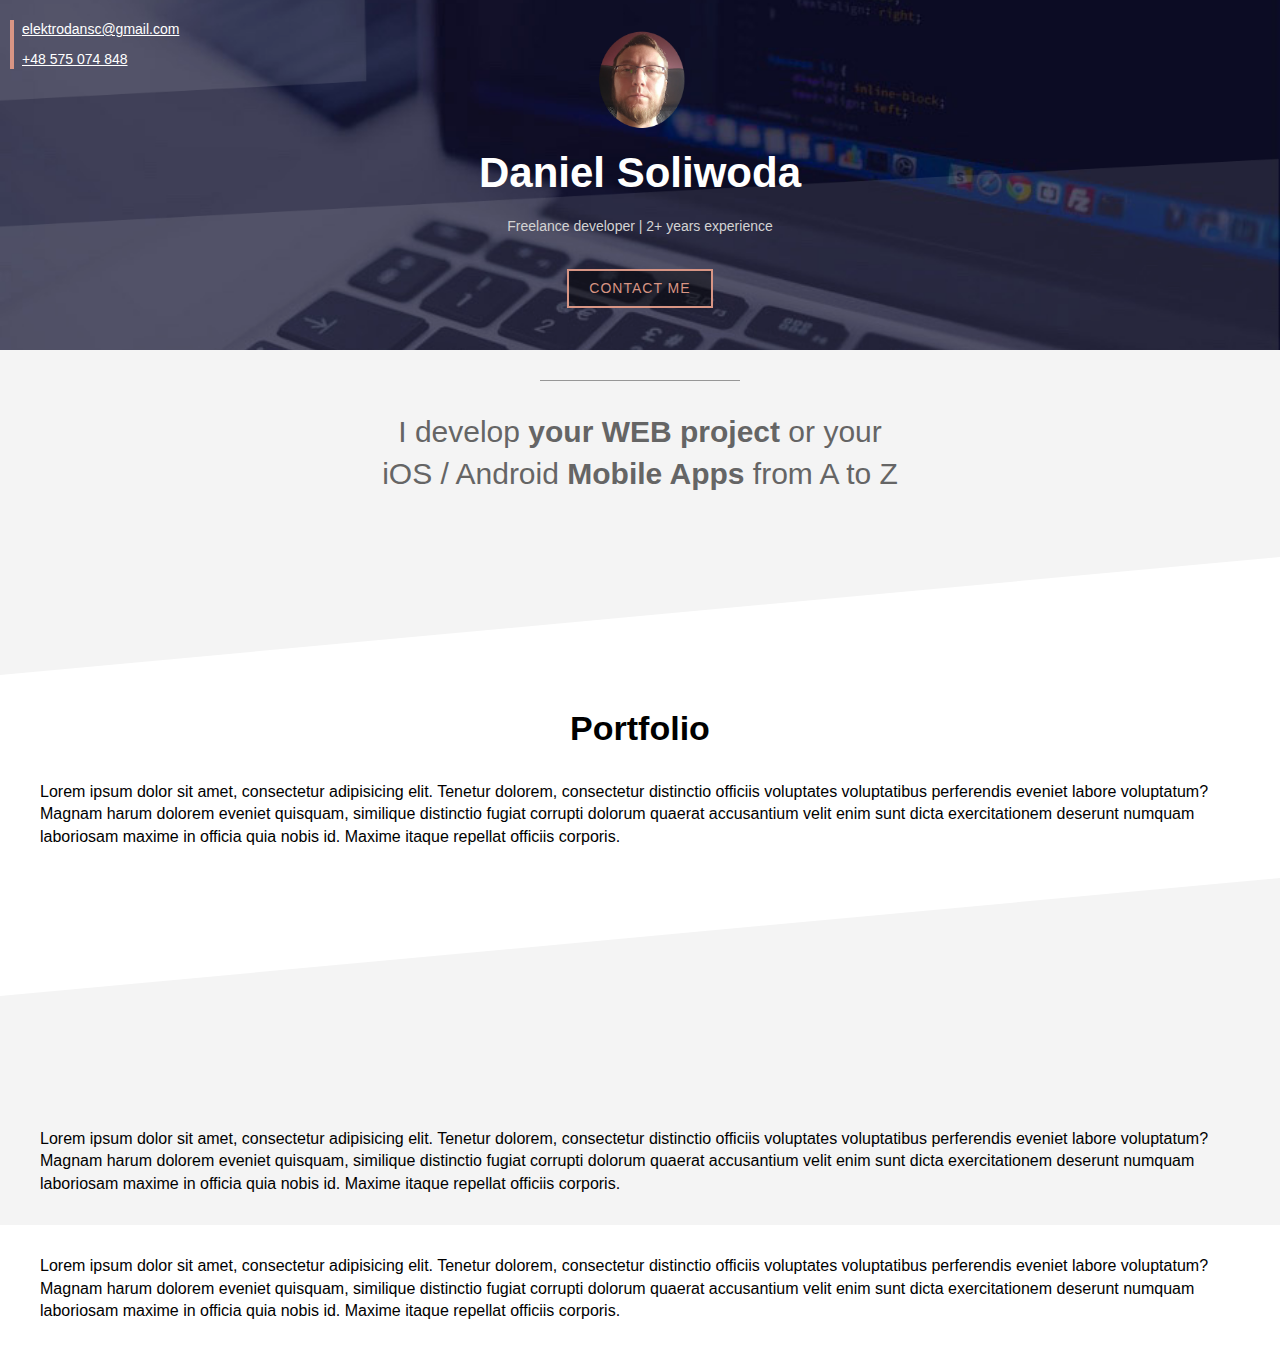
==== index.html @ b5f60526 "Add files via upload" ====
<!DOCTYPE html>
<html lang="en">
<head>
    <meta charset="UTF-8">
    <meta http-equiv="X-UA-Compatible" content="IE=edge">
    <meta name="viewport" content="width=device-width, initial-scale=1.0">
    <title>Daniel Soliwoda</title>
    <link rel="stylesheet" href="style.css">
</head>
<body>
    <!-- COVER-->
    <div class="cover">
        <img class="cover-profile" src="me.png">
        <h1>Daniel Soliwoda</h1>
        <p>Freelance developer | 2+ years experience</p>
        <div style="text-align: center;">
            <a class="contact-button" href="mailto:elektrodansc@gmail.com?subject=Contact%20from%20danielsoliwoda.com">CONTACT ME</a>
        </div>
        <div class="cover-contact">
            <a href="mailto:elektrodansc@gmail.com?subject=Contact%20from%20danielsoliwoda.com">elektrodansc@gmail.com</a>
            <a href="tel:+48575074848">+48 575 074 848</a>
        </div>
    </div>

    <!-- GRAY 1 -->
    <div class="section gray-section-1">
        <div class="line"></div>
        <p class="info">I develop <b>your WEB project</b> or your iOS / Android <b>Mobile Apps</b> from A to Z</p>
    </div>

     <!-- WHITE -->
     <div class="section">
         <h2>Portfolio</h2>
        Lorem ipsum dolor sit amet, consectetur adipisicing elit. Tenetur dolorem, consectetur distinctio officiis voluptates voluptatibus perferendis eveniet labore voluptatum? Magnam harum dolorem eveniet quisquam, similique distinctio fugiat corrupti dolorum quaerat accusantium velit enim sunt dicta exercitationem deserunt numquam laboriosam maxime in officia quia nobis id. Maxime itaque repellat officiis corporis.
    </div>

     <!-- GRAY 2 -->
     <div class="section gray-section-2">
        Lorem ipsum dolor sit amet, consectetur adipisicing elit. Tenetur dolorem, consectetur distinctio officiis voluptates voluptatibus perferendis eveniet labore voluptatum? Magnam harum dolorem eveniet quisquam, similique distinctio fugiat corrupti dolorum quaerat accusantium velit enim sunt dicta exercitationem deserunt numquam laboriosam maxime in officia quia nobis id. Maxime itaque repellat officiis corporis.
    </div>

     <!-- WHITE -->
     <div class="section">
        Lorem ipsum dolor sit amet, consectetur adipisicing elit. Tenetur dolorem, consectetur distinctio officiis voluptates voluptatibus perferendis eveniet labore voluptatum? Magnam harum dolorem eveniet quisquam, similique distinctio fugiat corrupti dolorum quaerat accusantium velit enim sunt dicta exercitationem deserunt numquam laboriosam maxime in officia quia nobis id. Maxime itaque repellat officiis corporis.
    </div>
    
</body>
</html>
---- style.css ----
:root {
    --color1: #D89584;
    --color2: #F4F4F4;
}
body {
    margin: 0;
    font-family: Arial;
    line-height: 1.4;
}
div.cover{
    background: url(cover_overlay.png) no-repeat center/100% 100%, url(cover.jpg) no-repeat center/cover ;
    height: 350px;
    position: relative;
}
img.cover-profile {
    height: 100px;
    position: relative;
    left: 50%;
    margin-left: -50px;
    margin-top: 30px;
}
h1 {
    color:white;
    text-align:center;
    font-size: 42px;
    margin-top: 8px;
    margin-bottom: 0;

}
div.cover p {
    color:lightgray;
    text-align: center;
    font-size: 14px;
}
div.cover-contact {
    position: absolute;
    top: 20px;
    left: 10px;
    border-left: 4px solid var(--color1);
    padding-left: 8px;
}
div.cover-contact a {
    display: block;
    margin-top: 0px;
    color: white;
    font-size: 14px;
}
div.cover-contact a:first-child {
   margin-bottom: 10px; 
}
div.cover a.contact-button {
    color: var(--color1);
    background-color: rgba(0, 0, 0, 0.459);
    border: 2px solid var(--color1);
    padding: 8px 20px;
    text-decoration: none;
    margin-top: 18px;
    display: inline-block;
    letter-spacing: 1px;
    font-size: 14px;
}
div.cover a.contact-button:hover {
    color: white;
    border: 2px solid white;
    letter-spacing: normal;
}
div.line {
    border-top: 1px solid #979797;
    width: 200px;
    position: relative;
    left: 50%;
    margin-left: -100px;
}
div.section {
    padding-left: 40px;
    padding-right: 40px;
    padding-top: 30px;
    padding-bottom: 30px;
}
div.gray-section-1 {
    background: url(triangle2white.svg) no-repeat center bottom/100%;
    background-color: var(--color2);
    padding-bottom: 150px;
}
div.gray-section-1 p {
    max-width: 520px;
    text-align: center;
    margin-left: auto;
    margin-right: auto;
    font-size: 30px;
    color: #656565;
}
div.gray-section-2 {
    background: url(triangle1white.svg) no-repeat center top/100%;
    background-color: var(--color2);
    padding-top: 250px;
}
h2 {
    text-align: center;
    font-size: 34px;
    margin-top: 0;
}
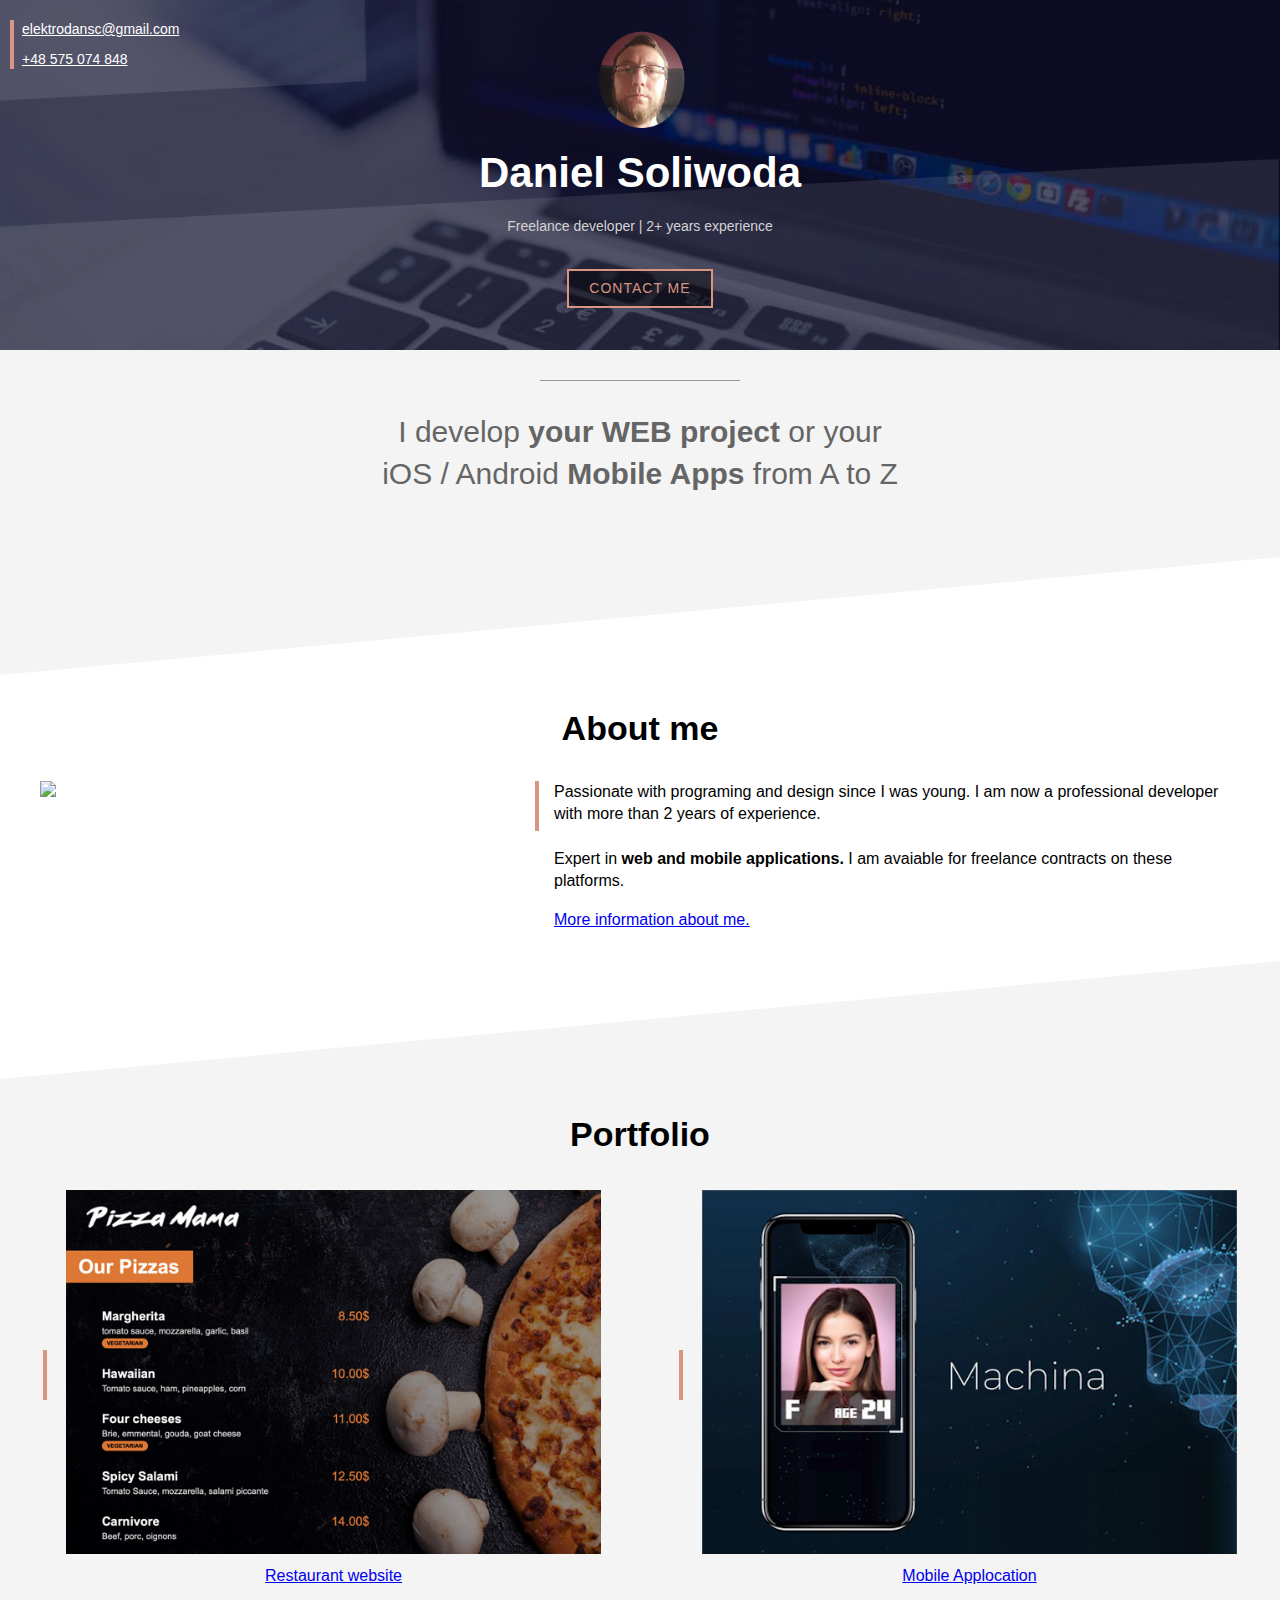
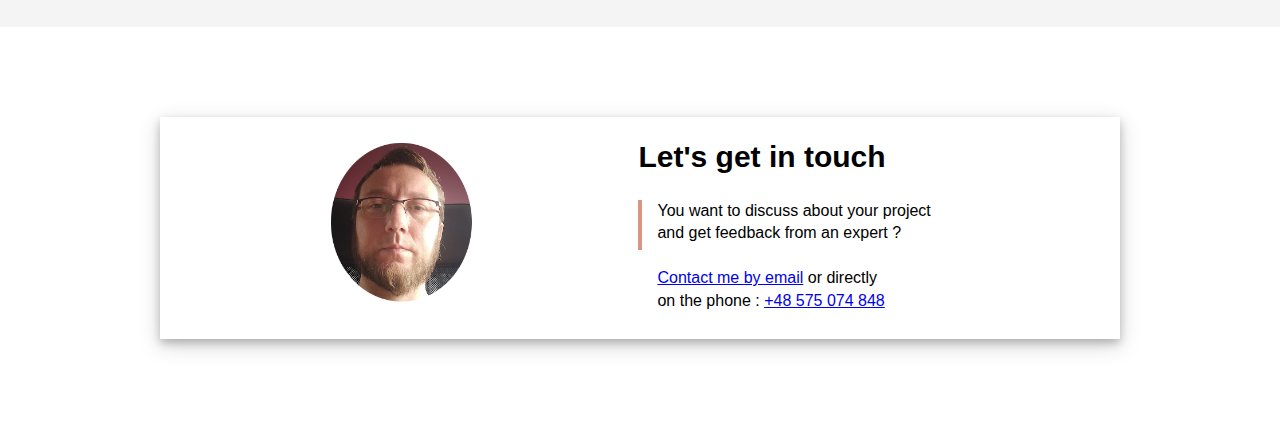
==== commit cb465c99: "Add files via upload" ====
--- a/index.html
+++ b/index.html
@@ -29,20 +29,78 @@
     </div>
 
      <!-- WHITE -->
-     <div class="section">
-         <h2>Portfolio</h2>
-        Lorem ipsum dolor sit amet, consectetur adipisicing elit. Tenetur dolorem, consectetur distinctio officiis voluptates voluptatibus perferendis eveniet labore voluptatum? Magnam harum dolorem eveniet quisquam, similique distinctio fugiat corrupti dolorum quaerat accusantium velit enim sunt dicta exercitationem deserunt numquam laboriosam maxime in officia quia nobis id. Maxime itaque repellat officiis corporis.
-    </div>
+     <div class="section" style="overflow: auto;">
+        <h2>About me</h2>
+        <img class="col40" src="profile2.jpg">
+        <div class="col60 float-right" style="padding-left: 15px;">
+            <div class="text-with-vertical-line">
+            <p>Passionate with programing and design since I was young. I am now a professional developer with more than 2 years of experience.<br><br>Expert in <b>web and mobile applications.</b> I am avaiable for freelance contracts on these platforms.</p>
+            <a href="https://www.linkedin.com/in/daniel-soliwoda-b9b31a98/" target="_blank">More information about me.</a>
+            </div>
+        </div>        
+     </div>
 
      <!-- GRAY 2 -->
      <div class="section gray-section-2">
-        Lorem ipsum dolor sit amet, consectetur adipisicing elit. Tenetur dolorem, consectetur distinctio officiis voluptates voluptatibus perferendis eveniet labore voluptatum? Magnam harum dolorem eveniet quisquam, similique distinctio fugiat corrupti dolorum quaerat accusantium velit enim sunt dicta exercitationem deserunt numquam laboriosam maxime in officia quia nobis id. Maxime itaque repellat officiis corporis.
+        <h2>Portfolio</h2>
+        <table class="col-portfolio" style="display: inline-block">
+            <tr>
+                <td>
+                    <div class="vertical-bar">
+                    </div>
+                </td>
+                <td>
+                    <a href="portfolio-restaurant-website.html" target="_blank">
+                        <img style="width: 100%;" src="project1small.jpg">
+                    </a>
+                </td>
+            </tr>
+            <tr>
+                <td></td>
+                <td align="center"><a href="portfolio-restaurant-website.html" target="_blank">Restaurant website</a></td>
+            </tr>
+        </table>
+        <table class="col-portfolio float-right">
+            <tr>
+                <td>
+                    <div class="vertical-bar">
+                    </div>
+                </td>
+                <td>
+                    <img style="width: 100%;" src="project2small.jpg">
+                </td>
+            </tr>
+            <tr>
+                <td></td>
+                <td align="center"><a href="#" target="_blank">Mobile Applocation</a></td>
+            </tr>
+        </table>
     </div>
 
      <!-- WHITE -->
      <div class="section">
-        Lorem ipsum dolor sit amet, consectetur adipisicing elit. Tenetur dolorem, consectetur distinctio officiis voluptates voluptatibus perferendis eveniet labore voluptatum? Magnam harum dolorem eveniet quisquam, similique distinctio fugiat corrupti dolorum quaerat accusantium velit enim sunt dicta exercitationem deserunt numquam laboriosam maxime in officia quia nobis id. Maxime itaque repellat officiis corporis.
+        <div class="frame">
+            <table style="width: 100%">
+                <tr>
+                    <td align="center">
+                        <img style="width: 35%; margin-top: 4%;" src="me.png">
+                        </div>
+                    </td>
+                    <td>
+                        <p></p><b style="font-size: 30px;">Let's get in touch</b><br
+                            ><br><div class="text-with-vertical-line"> You want to discuss about your project
+                            <br> and get feedback from an expert ?<br>
+                            <br><a href="mailto:elektrodansc@gmail.com?subject=Contact%20from%20danielsoliwoda.com">Contact me by email</a> or directly<br>
+                         on the phone : <a href="tel:+48575074848">+48 575 074 848</a>
+                        </p></div>
+                    </td>
+                </tr>
+                <tr>
+                    <td></td>
+                    <td></td>
+                </tr>
+            </table>
+        </div>
     </div>
-    
 </body>
 </html>--- a/style.css
+++ b/style.css
@@ -1,3 +1,6 @@
+* {
+    box-sizing: border-box;
+}
 :root {
     --color1: #D89584;
     --color2: #F4F4F4;
@@ -93,10 +96,99 @@
 div.gray-section-2 {
     background: url(triangle1white.svg) no-repeat center top/100%;
     background-color: var(--color2);
-    padding-top: 250px;
+    padding-top: 150px;
 }
 h2 {
     text-align: center;
     font-size: 34px;
     margin-top: 0;
-}+}
+.col40 {
+    width: 40%;
+}
+.col60 {
+    width: 60%;
+}
+.float-right {
+    float: right;
+}
+div.text-with-vertical-line {
+    border-left: 4px solid var(--color1);
+    padding-left: 15px;
+    height: 50px;
+    display: inline-block;
+}
+div.text-with-vertical-line p {
+    margin-top: 0;
+}
+div.vertical-bar {
+    height: 50px;
+    width: 4px;
+    background-color: var(--color1);
+    margin-right: 15px;
+}
+.col-portfolio {
+    width: 47%;
+}
+div.frame {
+    background-color: white;
+    margin-left: 10%;
+    margin-right: 10%;
+    margin-top: 5%;
+    margin-bottom: 5%;
+    padding-bottom: 20px;
+    box-shadow: 0 4px 8px 0 rgba(0, 0, 0, 0.2), 0 6px 20px 0 rgba(0, 0, 0, 0.19);
+}
+
+/* PORTFOLIO */
+
+div.portfolio-header {
+    background: url(header.jpg) no-repeat center/cover;
+    height: 90px;
+    position: relative;
+}
+div.portfolio-header a.contact-button:hover {
+    color: white;
+    border: 2px solid white;
+    letter-spacing: normal;
+}
+p.portfolio-header-title {
+    font-size: 26px;
+    font-weight: bold;
+    color: white;
+    padding-top: 4px;
+}
+div.portfolio-header a.contact-button {
+    color: var(--color1);
+    background-color: rgba(0, 0, 0, 0.459);
+    border: 2px solid var(--color1);
+    padding: 8px 20px;
+    text-decoration: none;
+    margin-top: 23px;
+    display: inline-block;
+    letter-spacing: 1px;
+    font-size: 14px;
+}
+h1.portfolio {
+    color:black;
+    letter-spacing: 2px;
+    margin-bottom: 10px;
+    font-size: 50px;
+}
+h2.portfolio {
+    font-weight: normal;
+    font-size: 28px;
+    margin-top: 20px;
+}
+div.portfolio-back a {
+    color: var(--color1);
+    position: absolute;
+    left: 20px;
+    top:110px;
+}
+
+div.portfolio-gray-section-1 {
+    background: url(triangle2white.svg) no-repeat center bottom/100%;
+    background-color: var(--color2);
+    padding-bottom: 100px;
+}
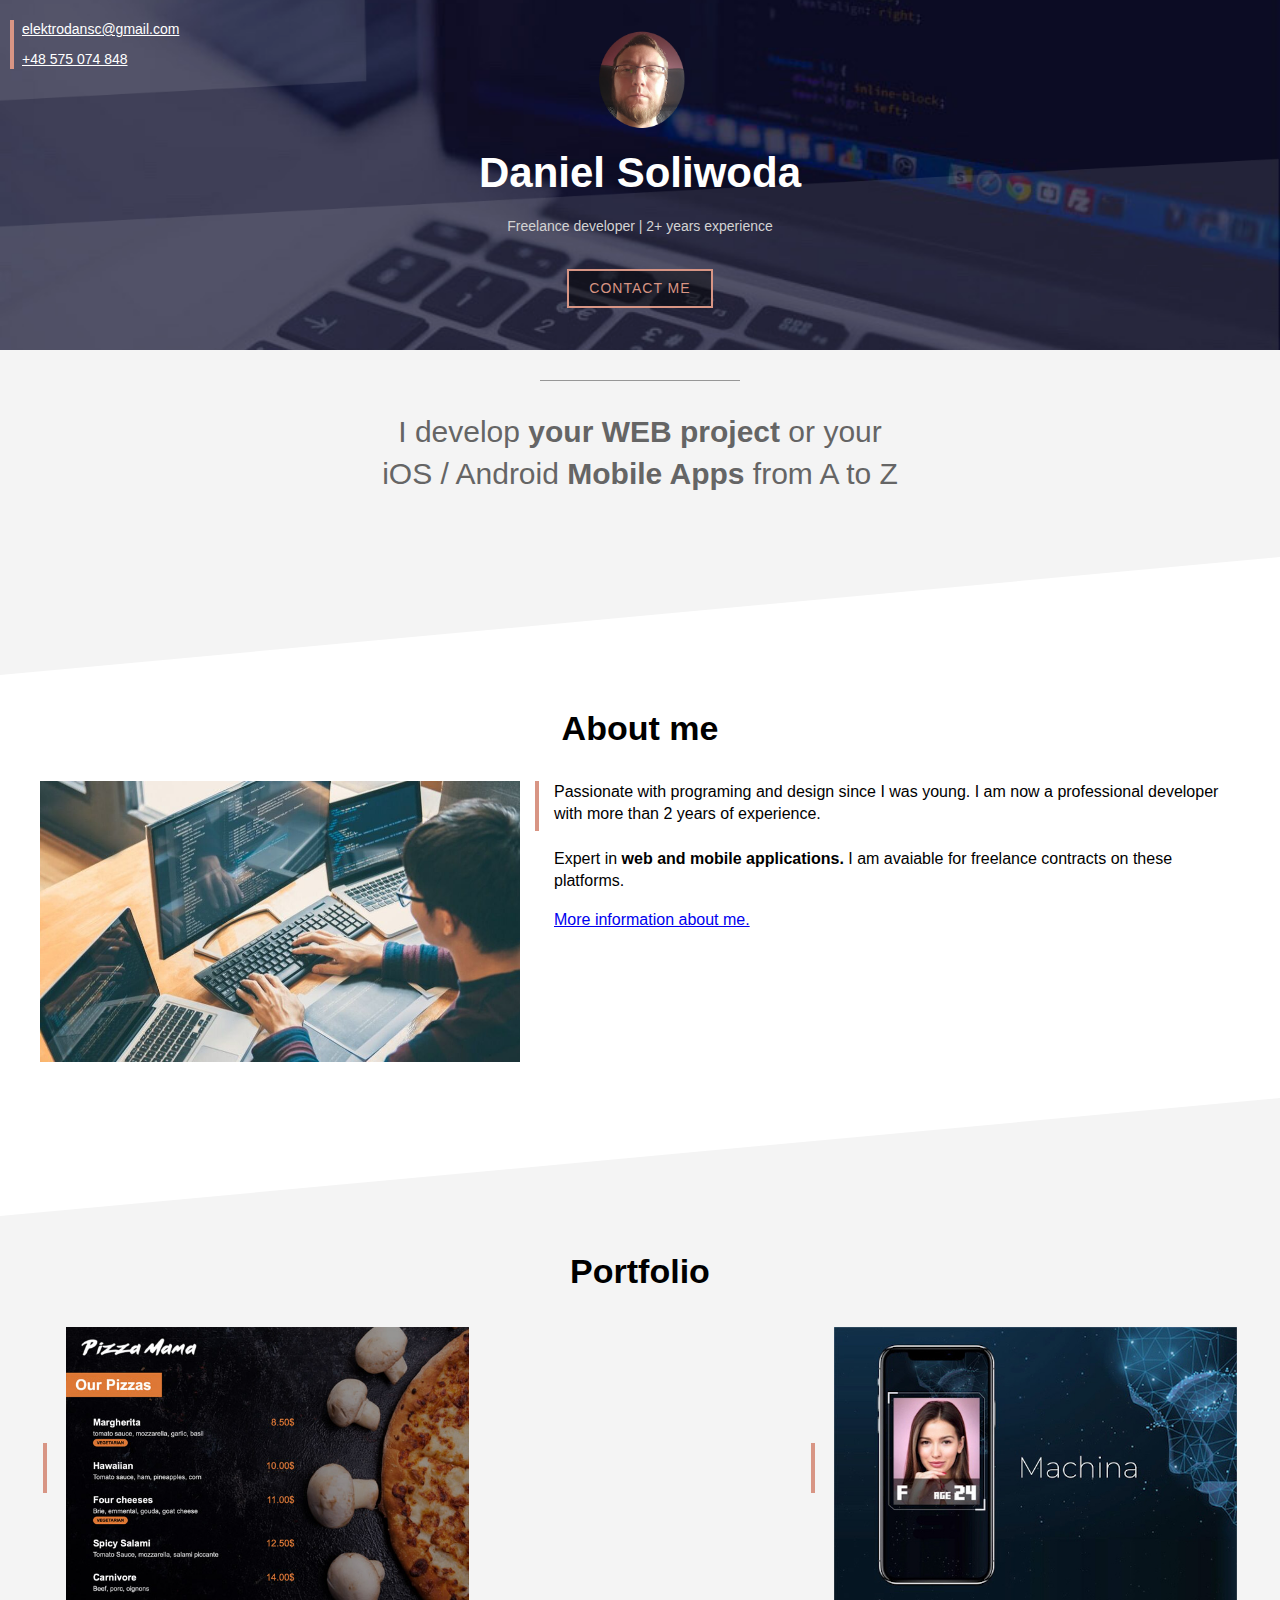
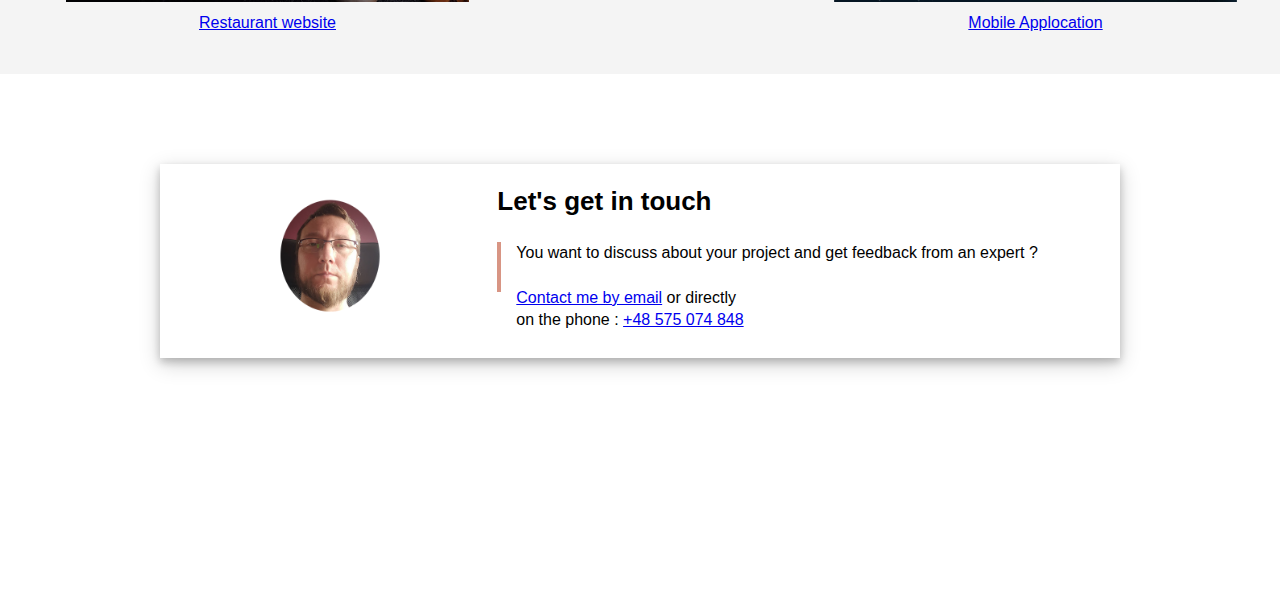
==== commit f7d76576: "Add files via upload" ====
--- a/index.html
+++ b/index.html
@@ -32,7 +32,7 @@
      <div class="section" style="overflow: auto;">
         <h2>About me</h2>
         <img class="col40" src="profile2.jpg">
-        <div class="col60 float-right" style="padding-left: 15px;">
+        <div class="col60 float-right">
             <div class="text-with-vertical-line">
             <p>Passionate with programing and design since I was young. I am now a professional developer with more than 2 years of experience.<br><br>Expert in <b>web and mobile applications.</b> I am avaiable for freelance contracts on these platforms.</p>
             <a href="https://www.linkedin.com/in/daniel-soliwoda-b9b31a98/" target="_blank">More information about me.</a>
@@ -43,7 +43,7 @@
      <!-- GRAY 2 -->
      <div class="section gray-section-2">
         <h2>Portfolio</h2>
-        <table class="col-portfolio" style="display: inline-block">
+        <table class="col-portfolio">
             <tr>
                 <td>
                     <div class="vertical-bar">
@@ -67,40 +67,21 @@
                     </div>
                 </td>
                 <td>
-                    <img style="width: 100%;" src="project2small.jpg">
+                    <a href="portfolio-mobile-app.html" target="_blank">
+                        <img style="width: 100%;" src="project2small.jpg">
+                    </a>
                 </td>
             </tr>
             <tr>
                 <td></td>
-                <td align="center"><a href="#" target="_blank">Mobile Applocation</a></td>
+                <td align="center"><a href="portfolio-mobile-app.html" target="_blank">Mobile Applocation</a></td>
             </tr>
         </table>
     </div>
 
      <!-- WHITE -->
      <div class="section">
-        <div class="frame">
-            <table style="width: 100%">
-                <tr>
-                    <td align="center">
-                        <img style="width: 35%; margin-top: 4%;" src="me.png">
-                        </div>
-                    </td>
-                    <td>
-                        <p></p><b style="font-size: 30px;">Let's get in touch</b><br
-                            ><br><div class="text-with-vertical-line"> You want to discuss about your project
-                            <br> and get feedback from an expert ?<br>
-                            <br><a href="mailto:elektrodansc@gmail.com?subject=Contact%20from%20danielsoliwoda.com">Contact me by email</a> or directly<br>
-                         on the phone : <a href="tel:+48575074848">+48 575 074 848</a>
-                        </p></div>
-                    </td>
-                </tr>
-                <tr>
-                    <td></td>
-                    <td></td>
-                </tr>
-            </table>
-        </div>
+        <iframe src="contact-frame.html" scrolling="no" />
     </div>
 </body>
 </html>--- a/style.css
+++ b/style.css
@@ -9,6 +9,12 @@
     margin: 0;
     font-family: Arial;
     line-height: 1.4;
+}
+iframe {
+    width: 100%;
+    border: none;
+    height: 450px;
+
 }
 div.cover{
     background: url(cover_overlay.png) no-repeat center/100% 100%, url(cover.jpg) no-repeat center/cover ;
@@ -108,6 +114,7 @@
 }
 .col60 {
     width: 60%;
+    padding-left: 15px;
 }
 .float-right {
     float: right;
@@ -127,8 +134,9 @@
     background-color: var(--color1);
     margin-right: 15px;
 }
-.col-portfolio {
-    width: 47%;
+table.col-portfolio {
+    display: inline-block;
+    width: 36%;
 }
 div.frame {
     background-color: white;
@@ -138,6 +146,11 @@
     margin-bottom: 5%;
     padding-bottom: 20px;
     box-shadow: 0 4px 8px 0 rgba(0, 0, 0, 0.2), 0 6px 20px 0 rgba(0, 0, 0, 0.19);
+}
+div.frame img {
+    width: 35%; 
+    margin-top: 6%;
+    
 }
 
 /* PORTFOLIO */
@@ -192,3 +205,153 @@
     background-color: var(--color2);
     padding-bottom: 100px;
 }
+div.portfolio-section {
+    width: 50%;
+    margin-top: 25px;
+    margin-left: auto;
+    margin-right: auto;
+    font-size: 20px;
+}
+div.portfolio-img-restaurant img {
+    display: block;
+    margin-top: 50px;
+    margin-left: auto;
+    margin-right: auto;
+    width: 70%;
+    max-width: 60%;
+}
+div.portfolio-img-restaurant a.center {
+    display: block;
+    text-align: center;
+}
+
+/*Resposive designe: mobile */
+@media only screen and (max-width: 768px) {
+    img.cover-profile {
+        height: 90px;
+        margin-top: 75px;
+    }
+    h1 {
+        font-size: 38px;
+        margin-top: 6px;
+    }
+    .col40 {
+        display: block;
+        text-align: center;
+        width: 70%;
+        margin-left: auto;
+        margin-right: auto;
+        margin-bottom: 15px;
+    }
+    .col60 {
+        display: block;
+        text-align: center;
+        width: 70%;
+        margin-left: auto;
+        margin-right: auto;
+        padding-left: 0;
+    }
+    .float-right {
+        float: none;
+    }
+    div.text-with-vertical-line {
+        display: block;
+        text-align: center;
+        border-left: 4px solid var(--color1);
+        height: 40px;
+        display: block;    
+    }
+    iframe {
+        width: 100%;
+        border: none;
+        height: 250px;
+    }
+    table.col-portfolio {
+        display: block;
+        text-align: center;
+        width: 80%;
+        margin-left: auto;
+        margin-right: auto;
+    }
+    div.frame {
+        background-color: white;
+        margin: 0px ;
+        padding: 0px ;
+        box-shadow: none;
+
+    }
+    div.frame img {
+        width: 70px;
+        margin-top: 50px;
+        margin-right: 6px;
+    }
+    div.portfolio-header {
+        height: 60px;
+    }
+    div.portfolio-header a.contact-button:hover {
+        color: white;
+        border: 2px solid white;
+        letter-spacing: normal;
+    }
+    p.portfolio-header-title {
+        text-align: left;
+        font-size: 17px;
+        font-weight: bold;
+        color: white;
+        padding-top: 12px;
+    }
+    div.portfolio-header a.contact-button {
+        color: var(--color1);
+        background-color: rgba(0, 0, 0, 0.459);
+        border: 2px solid var(--color1);
+        padding: 4px 8px;
+        text-decoration: none;
+        margin-top: 10px;
+        display: inline-block;
+        letter-spacing: 1px;
+        font-size: 12px;
+    }
+    h1.portfolio {
+        color:black;
+        letter-spacing: 2px;
+        margin-bottom: 10px;
+        font-size: 40px;
+    }
+    h2.portfolio {
+        font-weight: normal;
+        font-size: 28px;
+        margin-top: 20px;
+    }
+    div.portfolio-back a {
+        color: var(--color1);
+        position: absolute;
+        left: 10px;
+        top:90px;
+    }
+    
+    div.portfolio-gray-section-1 {
+        background: url(triangle2white.svg) no-repeat center bottom/100%;
+        background-color: var(--color2);
+        padding-bottom: 50px;
+    }
+    div.portfolio-section {
+        width: 50%;
+        margin-top: 25px;
+        margin-left: auto;
+        margin-right: auto;
+        font-size: 16px;
+        padding-bottom: 550px;
+    }
+    div.portfolio-img-restaurant img {
+        display: block;
+        margin-top: 25px;
+        margin-left: auto;
+        margin-right: auto;
+        width: 70%;
+        max-width: 60%;
+    }
+    div.portfolio-img-restaurant a.center {
+        display: block;
+        text-align: center;
+    }
+}